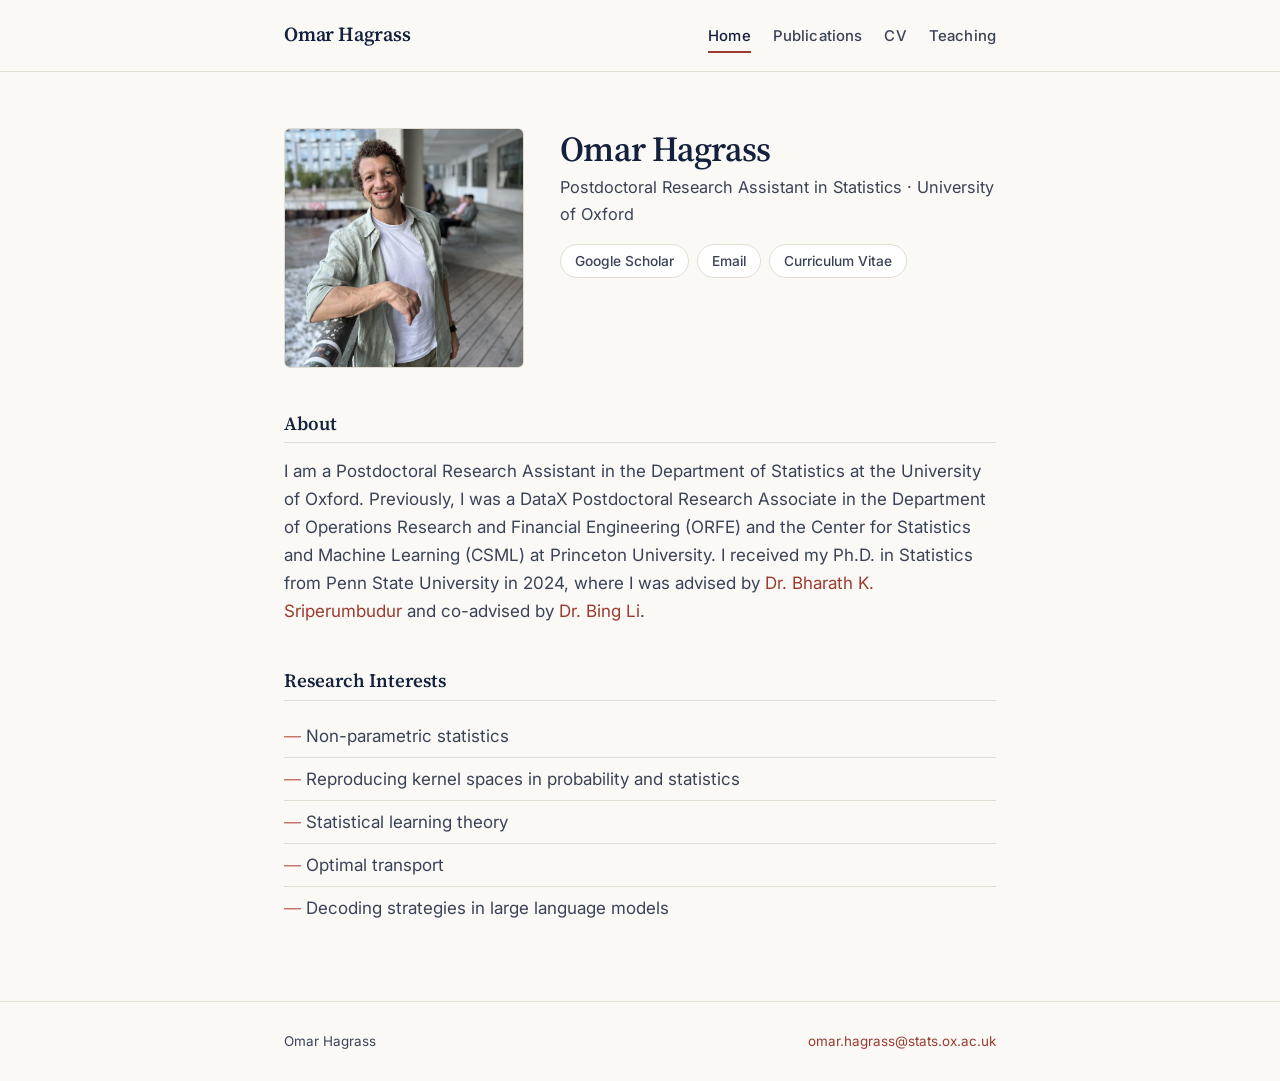
==== index.html @ 50e44d00 "Update index.html" ====
<!DOCTYPE html>
<html lang="en">
<head>
<meta charset="utf-8">
<meta name="viewport" content="width=device-width, initial-scale=1">
<title>Omar Hagrass</title>
<meta name="description" content="Omar Hagrass — Postdoctoral Research Assistant in Statistics, University of Oxford. Nonparametric statistics, kernel methods, statistical learning theory.">
<link rel="preconnect" href="https://fonts.googleapis.com">
<link rel="preconnect" href="https://fonts.gstatic.com" crossorigin>
<link href="https://fonts.googleapis.com/css2?family=Inter:wght@400;500;600&family=Source+Serif+4:opsz,wght@8..60,400;8..60,600&display=swap" rel="stylesheet">
<link rel="stylesheet" href="style.css">
</head>
<body>
<header class="site">
  <div class="nav-inner">
    <a class="brand" href="index.html">Omar Hagrass</a>
    <nav class="tabs">
      <a href="index.html" class="active">Home</a>
      <a href="publications.html">Publications</a>
      <a href="cv.html">CV</a>
      <a href="teaching.html">Teaching</a>
    </nav>
  </div>
</header>

<main>
  
  <div class="wrap">
    <div class="hero">
      <img class="hero-photo" src="profile.JPEG" alt="Omar Hagrass"
           onerror="this.onerror=null;this.src='profile.svg';">
      <div class="hero-body">
        <h1>Omar Hagrass</h1>
        <p class="hero-role"> Postdoctoral Research Assistant in Statistics · University of Oxford</p>
        <div class="links-row">
          <a href="https://scholar.google.com/citations?user=IaOqpzIAAAAJ&hl=en">Google Scholar</a>
          <a href="mailto:omar.hagrass@stats.ox.ac.uk">Email</a>
          <a href="https://drive.google.com/file/d/1F2kkWln57RC6JuzXL6khSQ2EGfEd1NvO/view">Curriculum Vitae</a>
        </div>
      </div>
    </div>

    <section class="block">
      <h2>About</h2>
     <p>I am a Postdoctoral Research Assistant in the Department of Statistics at the University of Oxford. Previously, I was a DataX Postdoctoral Research Associate in the Department of Operations Research and Financial Engineering (ORFE) and the Center for Statistics and Machine Learning (CSML) at Princeton University. I received my Ph.D. in Statistics from Penn State University in 2024, where I was advised by <a href="https://bharathsv.github.io/index.html">Dr. Bharath K. Sriperumbudur</a> and co-advised by <a href="https://science.psu.edu/stat/people/bxl9">Dr. Bing Li</a>.</p>    </section>

    <section class="block">
      <h2>Research Interests</h2>
      <ul class="clean interests">
        <li>Non-parametric statistics</li>
        <li>Reproducing kernel spaces in probability and statistics</li>
        <li>Statistical learning theory</li>
        <li>Optimal transport</li>
        <li>Decoding strategies in large language models</li>
      </ul>
    </section>
  </div>
</main>

<footer class="site">
  <div class="wrap">
    <span>Omar Hagrass</span>
    <span><a href="mailto:omar.hagrass@stats.ox.ac.uk">omar.hagrass@stats.ox.ac.uk</a></span>
  </div>
</footer>
</body>
</html>
---- style.css ----
/* ===== Tokens ===== */
:root {
  --ink: #14213d;          /* deep ink blue — primary text & headings */
  --ink-soft: #3a4256;     /* secondary text */
  --paper: #faf9f6;        /* warm paper background */
  --paper-card: #ffffff;
  --rule: #e2ddd2;         /* hairline dividers */
  --accent: #9a3b2e;       /* muted oxblood — links & marks */
  --accent-soft: #c06a5d;
  --max: 760px;
}

* { box-sizing: border-box; }

html { scroll-behavior: smooth; }

body {
  margin: 0;
  background: var(--paper);
  color: var(--ink);
  font-family: "Inter", -apple-system, BlinkMacSystemFont, "Segoe UI", sans-serif;
  font-size: 17px;
  line-height: 1.65;
  -webkit-font-smoothing: antialiased;
}

h1, h2, h3 {
  font-family: "Source Serif 4", Georgia, serif;
  color: var(--ink);
  line-height: 1.2;
  font-weight: 600;
}

a { color: var(--accent); text-decoration: none; }
a:hover { text-decoration: underline; text-underline-offset: 3px; }

/* ===== Layout ===== */
.wrap { max-width: var(--max); margin: 0 auto; padding: 0 24px; }

/* ===== Header / Nav ===== */
header.site {
  border-bottom: 1px solid var(--rule);
  background: var(--paper);
  position: sticky;
  top: 0;
  z-index: 10;
}
.nav-inner {
  max-width: var(--max);
  margin: 0 auto;
  padding: 18px 24px;
  display: flex;
  align-items: baseline;
  justify-content: space-between;
  flex-wrap: wrap;
  gap: 10px 20px;
}
.brand {
  font-family: "Source Serif 4", Georgia, serif;
  font-size: 1.25rem;
  font-weight: 600;
  color: var(--ink);
  letter-spacing: -0.01em;
}
.brand:hover { text-decoration: none; }
nav.tabs { display: flex; gap: 22px; flex-wrap: wrap; }
nav.tabs a {
  color: var(--ink-soft);
  font-size: 0.93rem;
  font-weight: 500;
  letter-spacing: 0.01em;
  padding-bottom: 2px;
}
nav.tabs a:hover { color: var(--accent); text-decoration: none; }
nav.tabs a.active {
  color: var(--ink);
  border-bottom: 2px solid var(--accent);
}

/* ===== Main ===== */
main { padding: 56px 0 72px; }

.page-title {
  font-size: 2rem;
  margin: 0 0 6px;
  letter-spacing: -0.015em;
}
.eyebrow {
  font-family: "Inter", sans-serif;
  text-transform: uppercase;
  letter-spacing: 0.14em;
  font-size: 0.72rem;
  font-weight: 600;
  color: var(--accent);
  margin: 0 0 28px;
}

/* ===== Home hero ===== */
.hero { display: flex; gap: 36px; align-items: flex-start; flex-wrap: wrap; }
.hero-photo {
  width: 240px; height: auto; flex: none;
  border-radius: 6px;
  border: 1px solid var(--rule);
}
.hero-body { flex: 1; min-width: 260px; }
.hero-body h1 { font-size: 2.2rem; margin: 0 0 4px; letter-spacing: -0.02em; }
.hero-role { color: var(--ink-soft); font-size: 1.02rem; margin: 0 0 16px; }

.links-row { display: flex; gap: 8px; flex-wrap: wrap; margin-top: 4px; }
.links-row a {
  font-size: 0.86rem;
  font-weight: 500;
  border: 1px solid var(--rule);
  border-radius: 999px;
  padding: 5px 14px;
  color: var(--ink-soft);
  background: var(--paper-card);
  transition: border-color .15s, color .15s;
}
.links-row a:hover { border-color: var(--accent-soft); color: var(--accent); text-decoration: none; }

section.block { margin-top: 44px; }
section.block h2 {
  font-size: 1.18rem;
  margin: 0 0 14px;
  padding-bottom: 8px;
  border-bottom: 1px solid var(--rule);
}
section.block p { margin: 0 0 14px; color: var(--ink-soft); }
section.block p strong, section.block p a { color: var(--ink); }
section.block p a { color: var(--accent); }

ul.clean { list-style: none; padding: 0; margin: 0; }
ul.clean.interests li {
  padding: 7px 0 7px 22px;
  position: relative;
  color: var(--ink-soft);
  border-bottom: 1px solid var(--rule);
}
ul.clean.interests li:last-child { border-bottom: none; }
ul.clean.interests li::before {
  content: "—";
  position: absolute; left: 0;
  color: var(--accent-soft);
}

/* ===== Publications ===== */
ol.pubs { list-style: none; padding: 0; margin: 0; counter-reset: pub; }
ol.pubs li {
  position: relative;
  padding: 20px 0 20px 46px;
  border-bottom: 1px solid var(--rule);
  counter-increment: pub;
}
ol.pubs li:last-child { border-bottom: none; }
ol.pubs li::before {
  content: counter(pub, decimal-leading-zero);
  position: absolute; left: 0; top: 22px;
  font-family: "Source Serif 4", Georgia, serif;
  font-size: 0.82rem;
  color: var(--accent-soft);
  font-weight: 600;
}
.pub-title { color: var(--ink); font-weight: 500; }
.pub-meta { color: var(--ink-soft); font-style: italic; }
.pub-venue { color: var(--ink); font-weight: 500; font-style: normal; }
.pub-tags { margin-top: 6px; display: flex; gap: 8px; flex-wrap: wrap; }
.pub-tags a {
  font-size: 0.78rem;
  font-weight: 600;
  letter-spacing: 0.02em;
  border: 1px solid var(--rule);
  border-radius: 3px;
  padding: 2px 9px;
}
.pub-tags a:hover { border-color: var(--accent-soft); text-decoration: none; }

/* ===== CV / Teaching lists ===== */
.entry { padding: 14px 0; border-bottom: 1px solid var(--rule); }
.entry:last-child { border-bottom: none; }
.entry .primary { color: var(--ink); font-weight: 500; }
.entry .secondary { color: var(--ink-soft); font-size: 0.95rem; }

.subhead {
  font-family: "Inter", sans-serif;
  text-transform: uppercase;
  letter-spacing: 0.1em;
  font-size: 0.74rem;
  font-weight: 600;
  color: var(--ink-soft);
  margin: 26px 0 6px;
}

/* ===== Footer ===== */
footer.site {
  border-top: 1px solid var(--rule);
  padding: 28px 0;
  color: var(--ink-soft);
  font-size: 0.84rem;
}
footer.site .wrap { display: flex; justify-content: space-between; flex-wrap: wrap; gap: 8px; }

/* ===== Responsive ===== */
@media (max-width: 560px) {
  body { font-size: 16px; }
  .hero-photo { width: 180px; }
  .hero-body h1 { font-size: 1.8rem; }
  .page-title { font-size: 1.7rem; }
  main { padding: 36px 0 52px; }
}

@media (prefers-reduced-motion: reduce) {
  html { scroll-behavior: auto; }
}
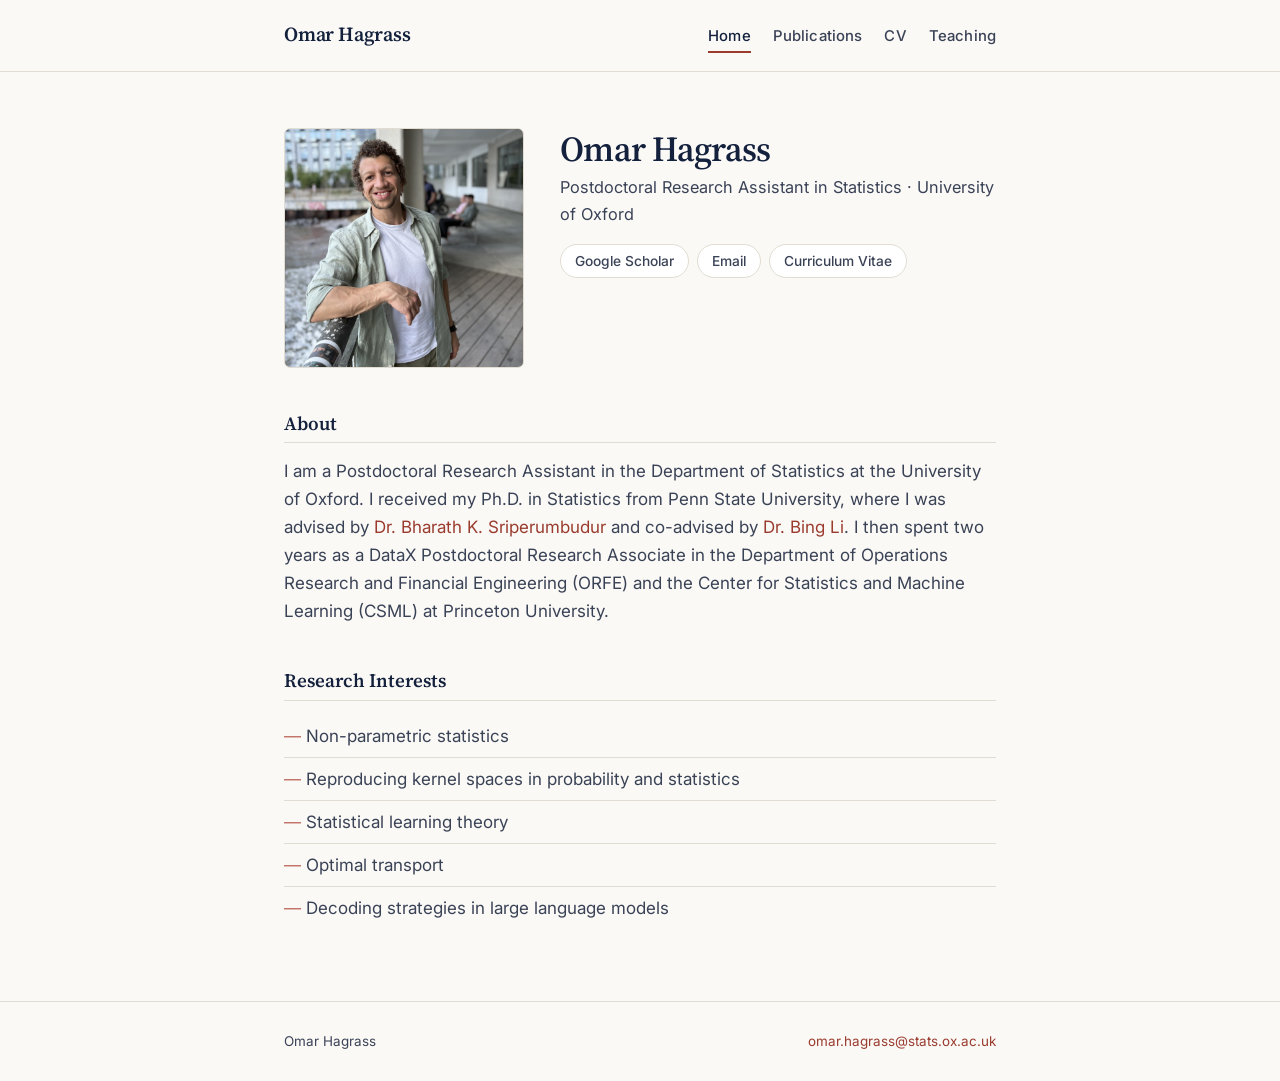
==== commit 430e4b18: "Update index.html" ====
--- a/index.html
+++ b/index.html
@@ -42,8 +42,7 @@
 
     <section class="block">
       <h2>About</h2>
-     <p>I am a Postdoctoral Research Assistant in the Department of Statistics at the University of Oxford. Previously, I was a DataX Postdoctoral Research Associate in the Department of Operations Research and Financial Engineering (ORFE) and the Center for Statistics and Machine Learning (CSML) at Princeton University. I received my Ph.D. in Statistics from Penn State University in 2024, where I was advised by <a href="https://bharathsv.github.io/index.html">Dr. Bharath K. Sriperumbudur</a> and co-advised by <a href="https://science.psu.edu/stat/people/bxl9">Dr. Bing Li</a>.</p>    </section>
-
+     <p>I am a Postdoctoral Research Assistant in the Department of Statistics at the University of Oxford. I received my Ph.D. in Statistics from Penn State University, where I was advised by <a href="https://bharathsv.github.io/index.html">Dr. Bharath K. Sriperumbudur</a> and co-advised by <a href="https://science.psu.edu/stat/people/bxl9">Dr. Bing Li</a>. I then spent two years as a DataX Postdoctoral Research Associate in the Department of Operations Research and Financial Engineering (ORFE) and the Center for Statistics and Machine Learning (CSML) at Princeton University.</p>
     <section class="block">
       <h2>Research Interests</h2>
       <ul class="clean interests">
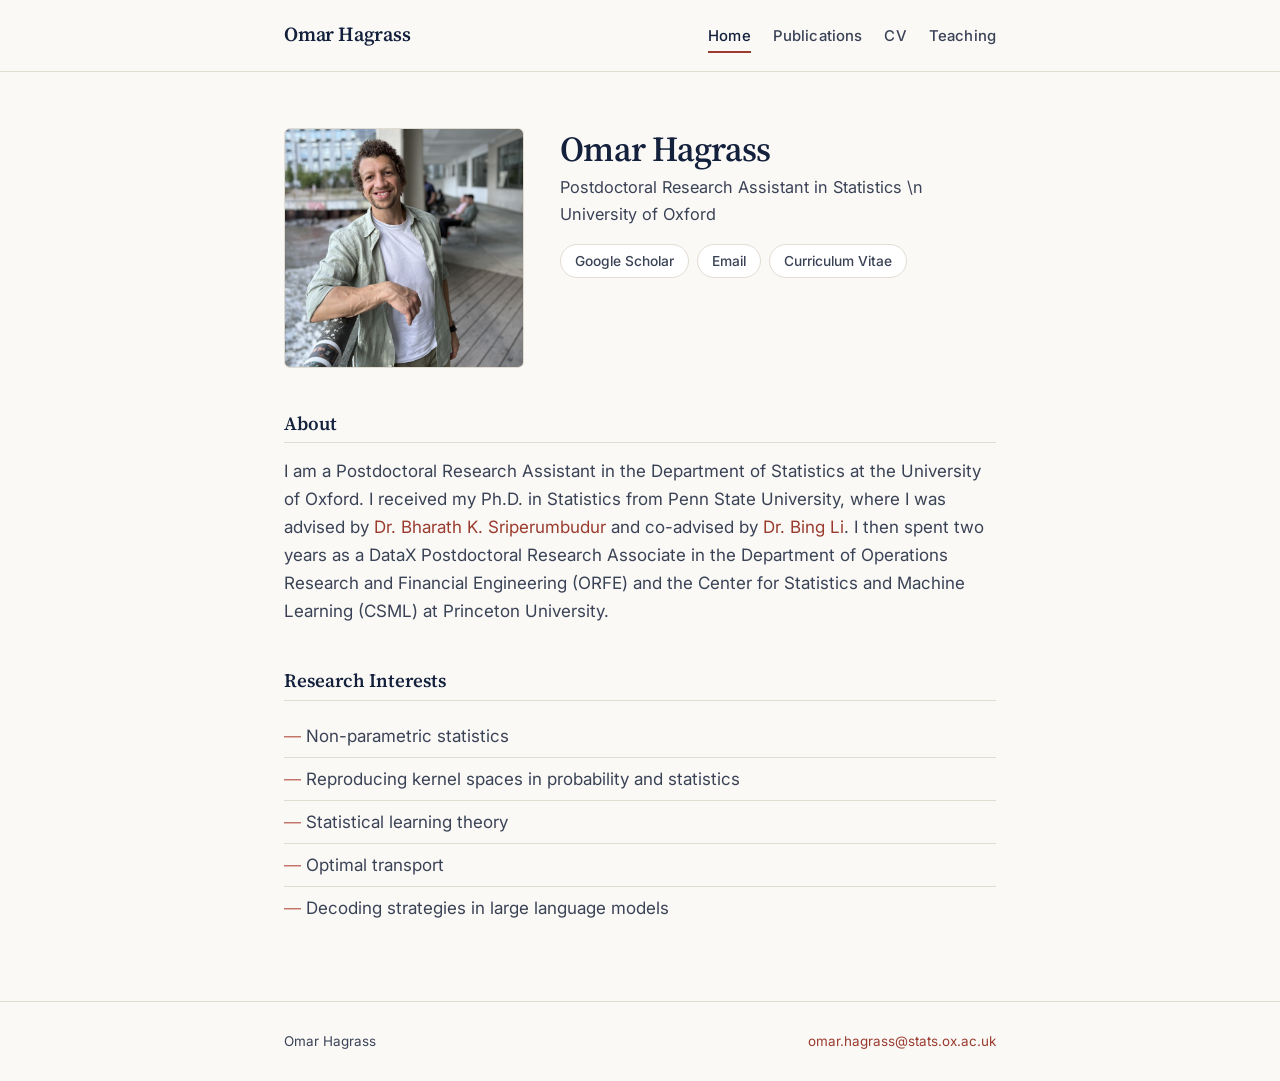
==== commit f079662e: "Update index.html" ====
--- a/index.html
+++ b/index.html
@@ -31,7 +31,7 @@
            onerror="this.onerror=null;this.src='profile.svg';">
       <div class="hero-body">
         <h1>Omar Hagrass</h1>
-        <p class="hero-role"> Postdoctoral Research Assistant in Statistics · University of Oxford</p>
+        <p class="hero-role"> Postdoctoral Research Assistant in Statistics  \n University of Oxford</p>
         <div class="links-row">
           <a href="https://scholar.google.com/citations?user=IaOqpzIAAAAJ&hl=en">Google Scholar</a>
           <a href="mailto:omar.hagrass@stats.ox.ac.uk">Email</a>
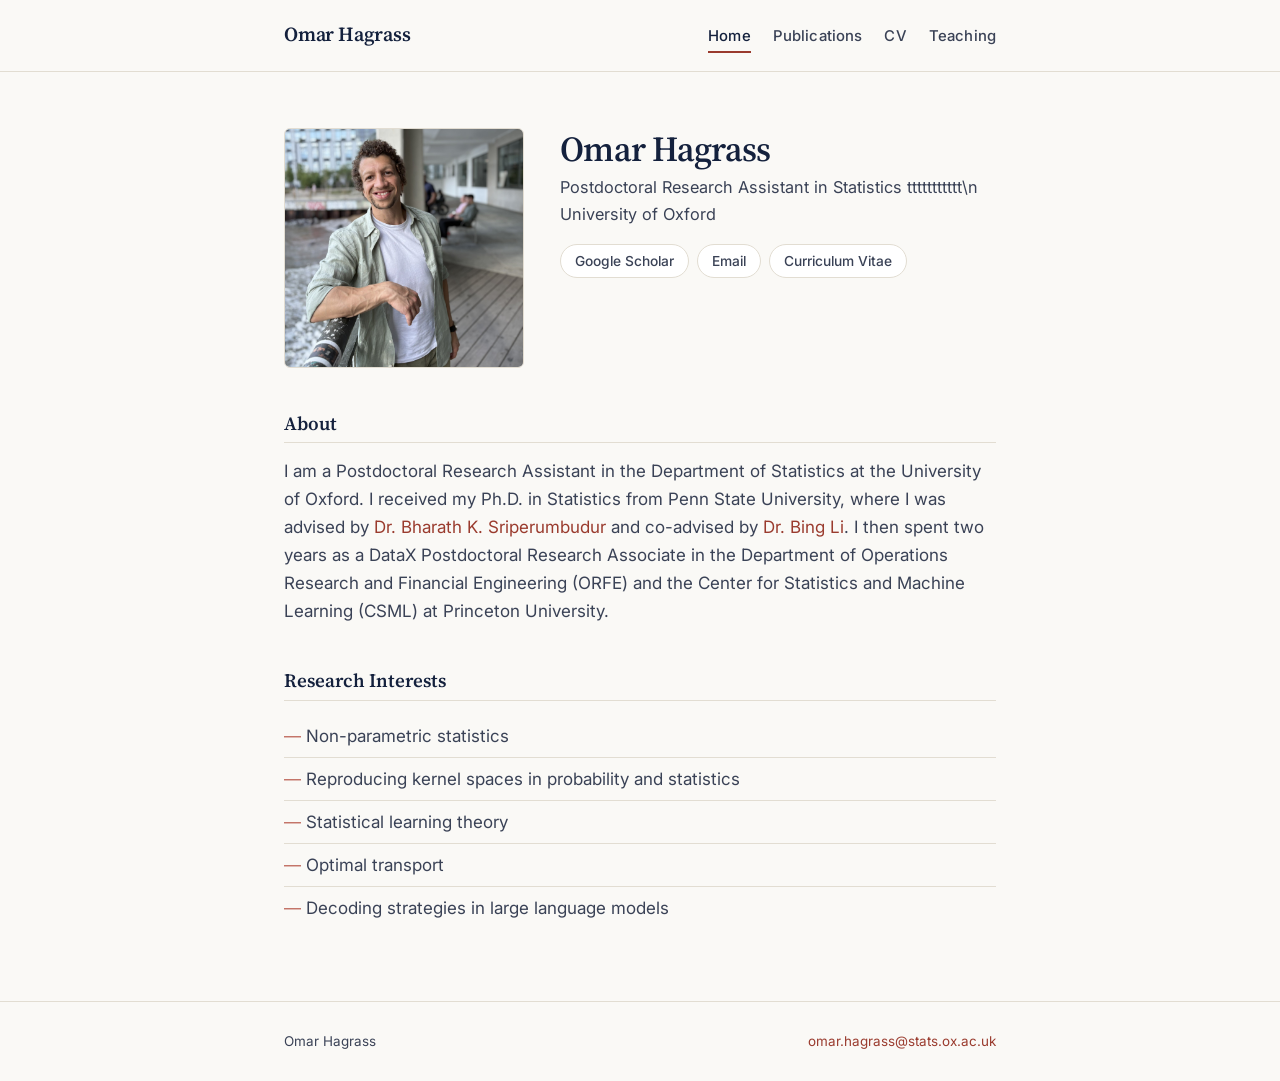
==== commit eb38785b: "Update index.html" ====
--- a/index.html
+++ b/index.html
@@ -31,7 +31,7 @@
            onerror="this.onerror=null;this.src='profile.svg';">
       <div class="hero-body">
         <h1>Omar Hagrass</h1>
-        <p class="hero-role"> Postdoctoral Research Assistant in Statistics  \n University of Oxford</p>
+        <p class="hero-role"> Postdoctoral Research Assistant in Statistics  ttttttttttt\n University of Oxford</p>
         <div class="links-row">
           <a href="https://scholar.google.com/citations?user=IaOqpzIAAAAJ&hl=en">Google Scholar</a>
           <a href="mailto:omar.hagrass@stats.ox.ac.uk">Email</a>
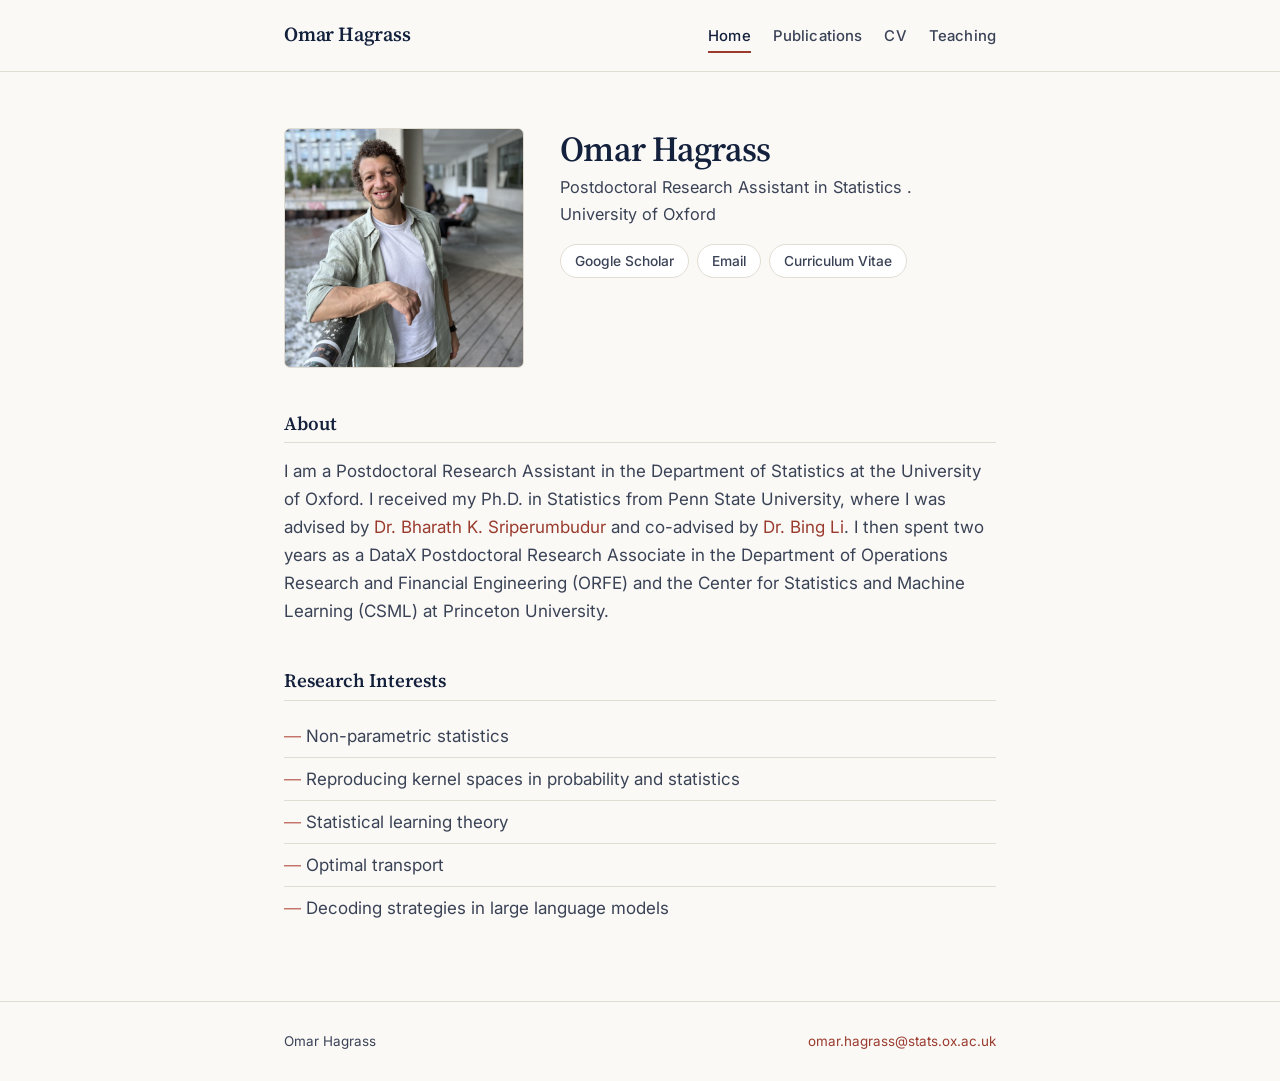
==== commit 67926b36: "Update index.html" ====
--- a/index.html
+++ b/index.html
@@ -31,7 +31,7 @@
            onerror="this.onerror=null;this.src='profile.svg';">
       <div class="hero-body">
         <h1>Omar Hagrass</h1>
-        <p class="hero-role"> Postdoctoral Research Assistant in Statistics  ttttttttttt\n University of Oxford</p>
+        <p class="hero-role"> Postdoctoral Research Assistant in Statistics . <br>  University of Oxford</p>
         <div class="links-row">
           <a href="https://scholar.google.com/citations?user=IaOqpzIAAAAJ&hl=en">Google Scholar</a>
           <a href="mailto:omar.hagrass@stats.ox.ac.uk">Email</a>
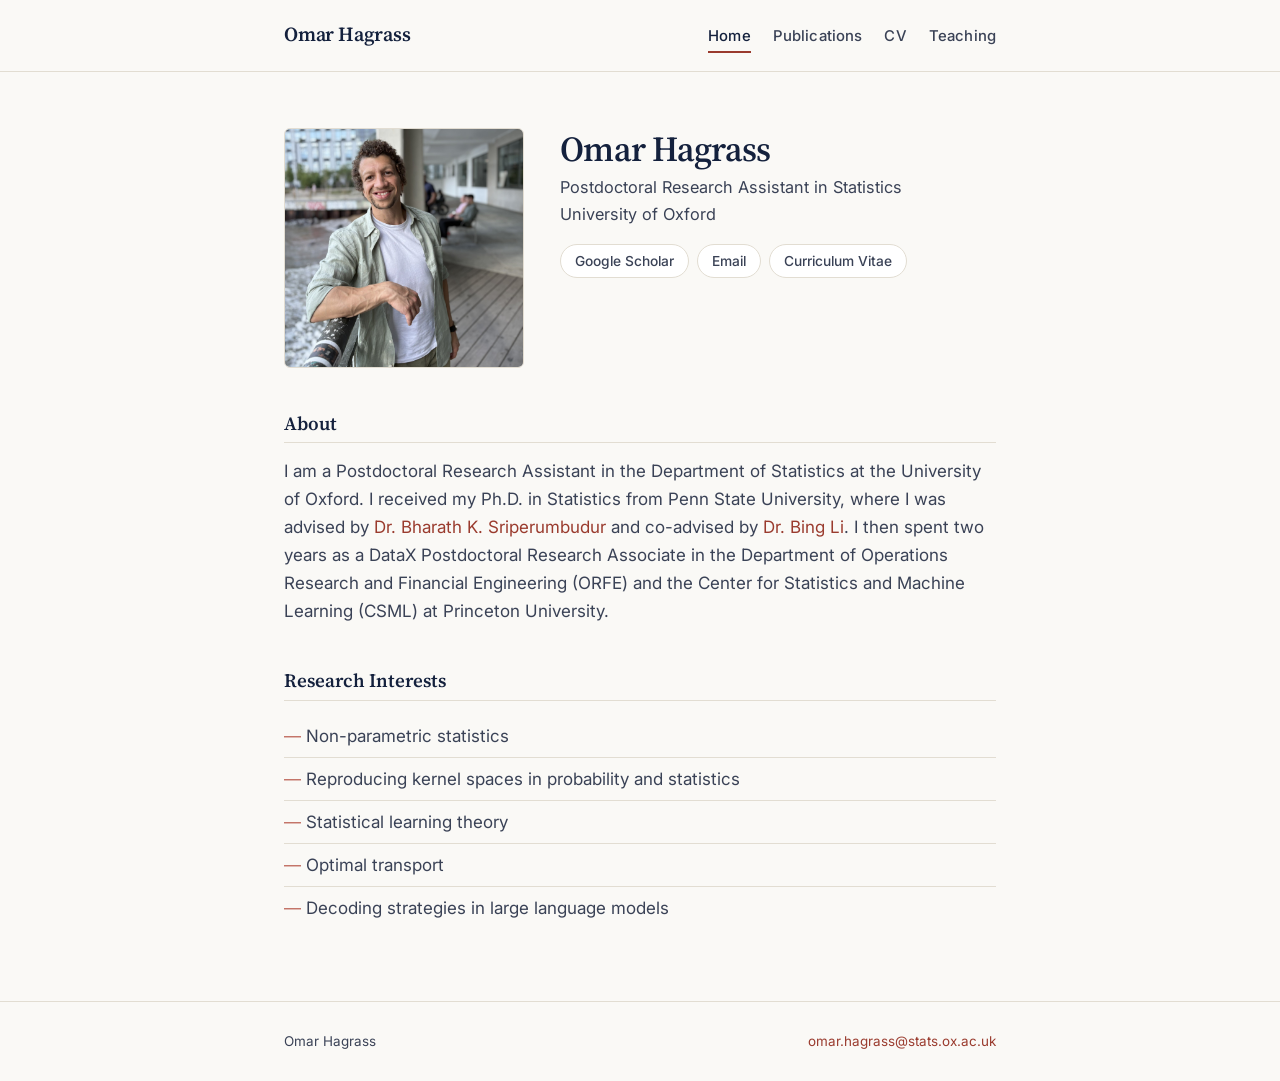
==== commit cdc9ef82: "Update index.html" ====
--- a/index.html
+++ b/index.html
@@ -31,7 +31,7 @@
            onerror="this.onerror=null;this.src='profile.svg';">
       <div class="hero-body">
         <h1>Omar Hagrass</h1>
-        <p class="hero-role"> Postdoctoral Research Assistant in Statistics . <br>  University of Oxford</p>
+        <p class="hero-role"> Postdoctoral Research Assistant in Statistics <br>  University of Oxford</p>
         <div class="links-row">
           <a href="https://scholar.google.com/citations?user=IaOqpzIAAAAJ&hl=en">Google Scholar</a>
           <a href="mailto:omar.hagrass@stats.ox.ac.uk">Email</a>
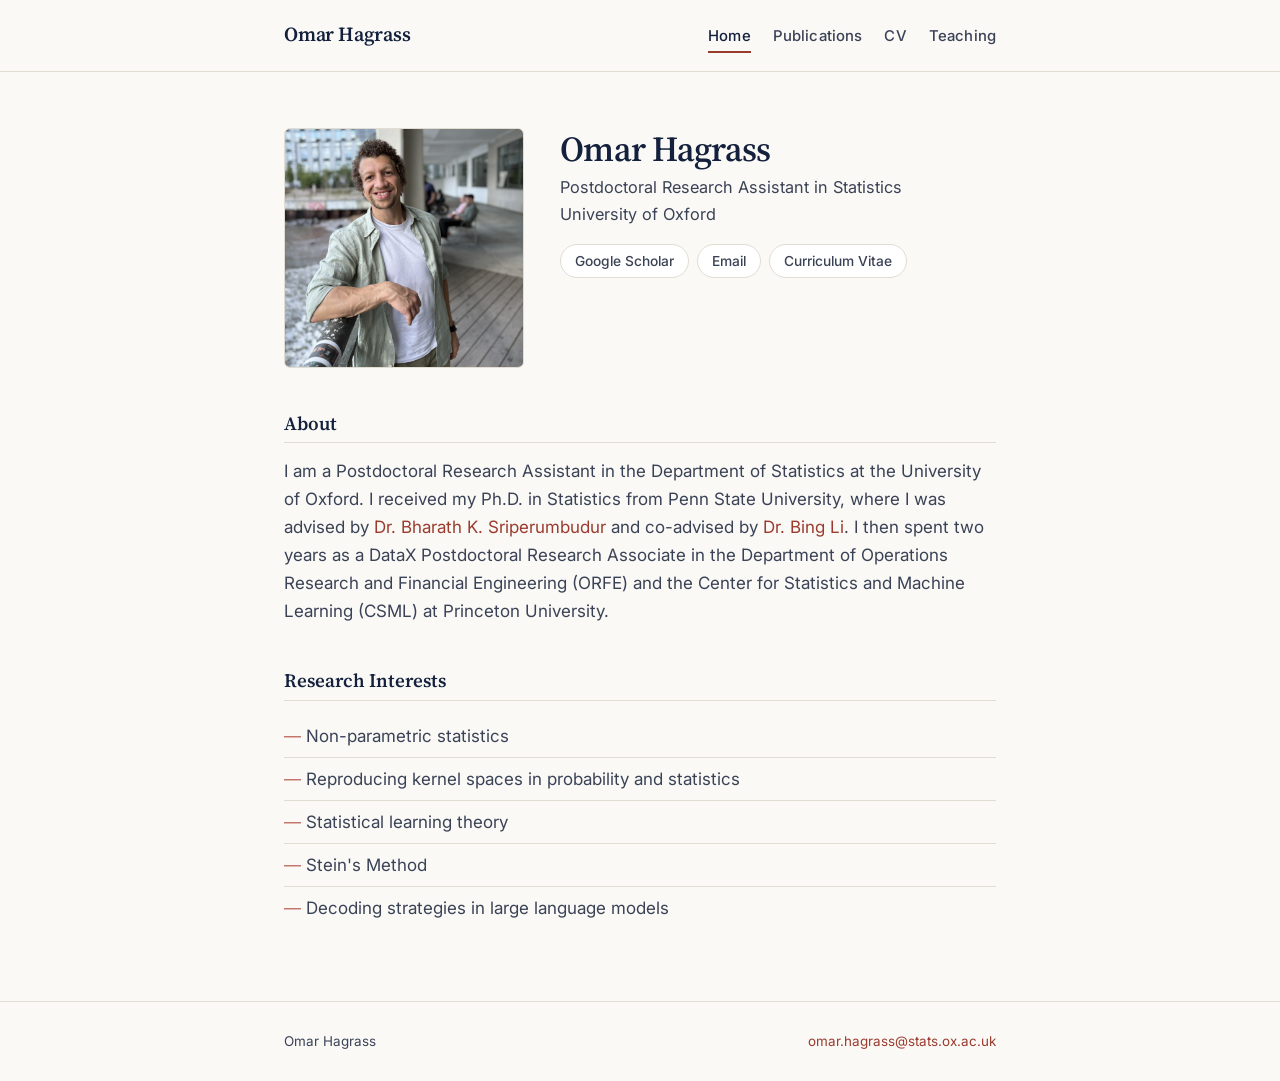
==== commit a2ccfbea: "Update index.html" ====
--- a/index.html
+++ b/index.html
@@ -49,7 +49,7 @@
         <li>Non-parametric statistics</li>
         <li>Reproducing kernel spaces in probability and statistics</li>
         <li>Statistical learning theory</li>
-        <li>Optimal transport</li>
+        <li>Stein's Method</li>
         <li>Decoding strategies in large language models</li>
       </ul>
     </section>
